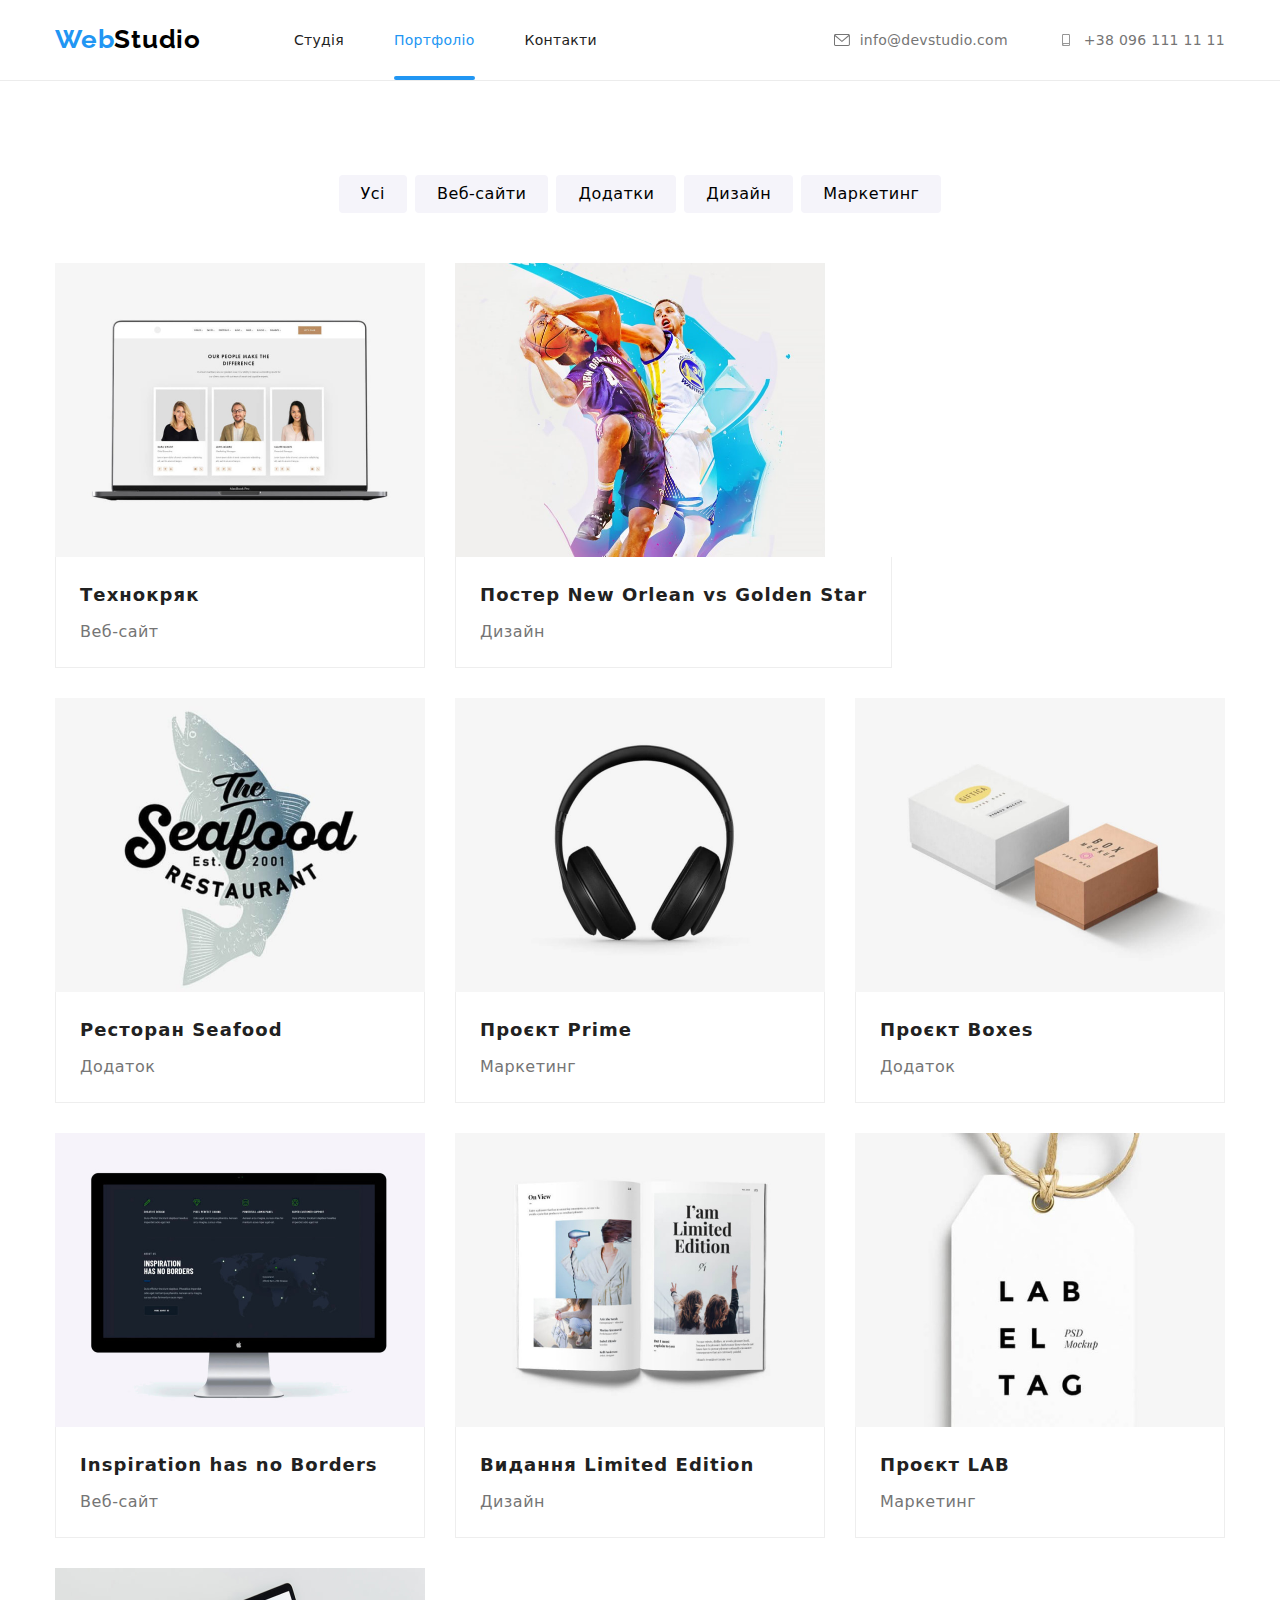
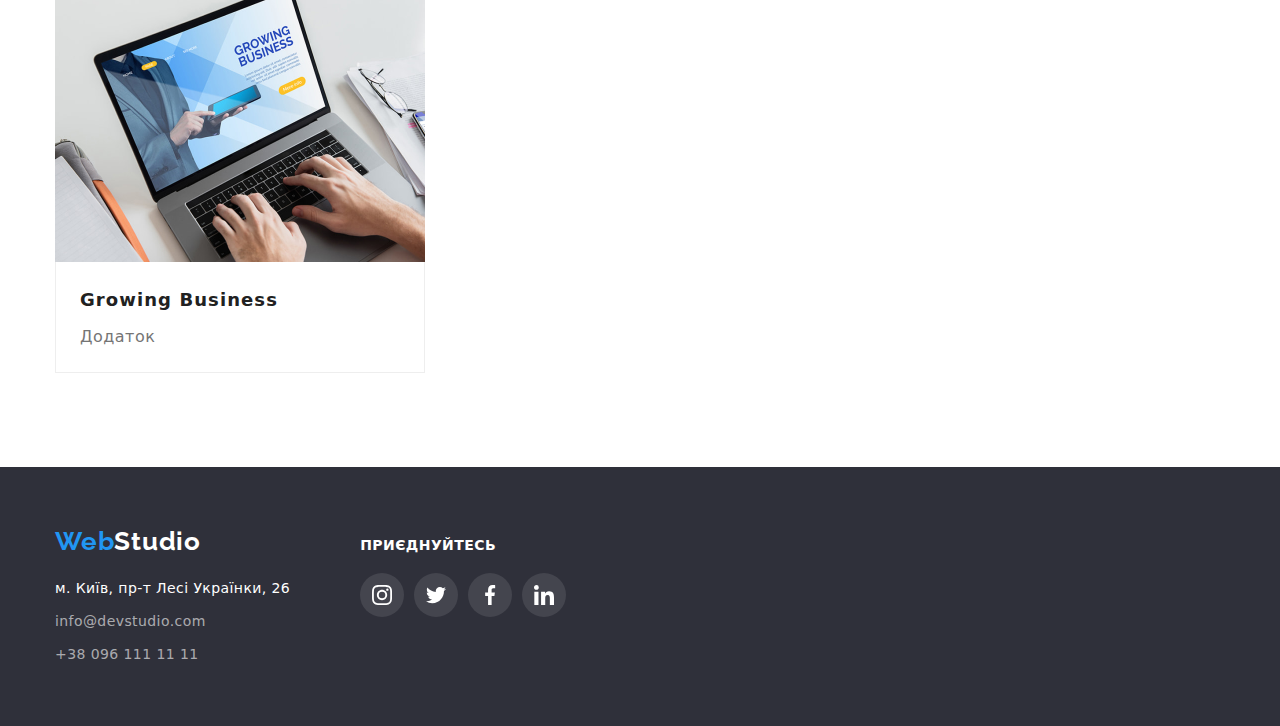
==== portfolio.html @ 04f5c6b5 "Initial commit" ====
<!DOCTYPE html>
<html lang="en">
  <head>
    <meta charset="UTF-8" />
    <meta name="viewport" content="width=device-width, initial-scale=1.0" />
    <title>Портфоліо</title>
    <link rel="stylesheet" href="./css/style.css" />
    <link rel="preconnect" href="https://fonts.googleapis.com" />
    <link rel="preconnect" href="https://fonts.gstatic.com" crossorigin />
    <link
      rel="stylesheet"
      href="https://cdnjs.cloudflare.com/ajax/libs/modern-normalize/2.0.0/modern-normalize.min.css"
    />
    <link
      href="https://fonts.googleapis.com/css2?family=Raleway:wght@700&family=Roboto:wght@400;500;700;900&display=swap"
      rel="stylesheet"
    />
  </head>
  <body>
    <header>
      <nav class="container header">
        <a href="./index.html" class="logo"
          >Web<span style="color: #000">Studio</span></a
        >

        <ul class="nav">
          <li class="item"><a href="./index.html" class="navg">Студія</a></li>
          <li class="item">
            <a href="./portfolio.html" class="navg current" style="color: #2196f3"
              >Портфоліо</a
            >
          </li>
          <li class="item"><a href="" class="navg">Контакти</a></li>
        </ul>
        <ul class="header list">
          <li class="item">
            <a href="mailto:info@devstudio.com" class="link-nav"
              ><svg class="icon" width="16" height="12">
                <use href="./images/symbol-defs.svg#icon-envelope"></use>
              </svg>
              info@devstudio.com
            </a>
          </li>
          <li class="item">
            <a href="tel:+380961111111" class="link-nav"
              ><svg class="icon" width="16" height="12">
                <use href="./images/symbol-defs.svg#icon-smartphone"></use></svg> +38 096 111 11 11</a
            >
          </li>
        </ul>
      </nav>
    </header>
    <main>
      <section>
        <div class="container">
          <!-- <h1>Портфоліо</h1> -->
          <ul class="filter-list">
            <li class="item">
              <button type="button" class="filters">Усі</button>
            </li>
            <li class="item">
              <button type="button" class="filters">Веб-сайти</button>
            </li>
            <li class="item">
              <button type="button" class="filters">Додатки</button>
            </li>
            <li class="item">
              <button type="button" class="filters">Дизайн</button>
            </li>
            <li class="item">
              <button type="button" class="filters">Маркетинг</button>
            </li>
          </ul>
          <ul class="portfolio-cards">
            <li class="item">
               <a href="" class="card">
                <div class="filling-thumb">
                <img
                  src="./images/project1.jpg"
                  alt="Ноутбук з карточками членів команди"
                  width="370"
                  height="294"
                />
                <div class="filling">
                  <p class="text">Ресурс пропонує комплексні пропозиції з різним рівнем функціоналу та сервісів. Все це дозволить відвідувачу отримати вичерпні відомості про компанію чи приватну особу.</p>
                </div>
                </div>
                <div class="border-cards">
                  <h2 class="sub-title">Технокряк</h2>
                  <p class="filter-class">Веб-сайт</p>
                </div>
              </a>
              
            </li>
            <li class="item">
              <a href="" class="card"
                ><div class="filling-thumb"><img
                  src="./images/project2.jpg"
                  alt="Постер з баскетболістами"
                  width="370"
                  height="294"
                />
                <div class="filling">
                  <p class="text">Ресурс пропонує комплексні пропозиції з різним рівнем функціоналу та сервісів. Все це дозволить відвідувачу отримати вичерпні відомості про компанію чи приватну особу.</p>
                </div>
                </div>
                <div class="border-cards">
                  <h2 class="sub-title">Постер New Orlean vs Golden Star</h2>
                  <p class="filter-class">Дизайн</p>
                </div>
              </a>
            </li>
            <li class="item">
              <a href="" class="card"
                ><div class="filling-thumb"><img
                  src="./images/project3.jpg"
                  width="370"
                  height="294"
                  alt="Емблема ресторану"
                />
                <div class="filling">
                  <p class="text">Ресурс пропонує комплексні пропозиції з різним рівнем функціоналу та сервісів. Все це дозволить відвідувачу отримати вичерпні відомості про компанію чи приватну особу.</p>
                </div>
                </div>
                <div class="border-cards">
                  <h2 class="sub-title">Ресторан Seafood</h2>
                  <p class="filter-class">Додаток</p>
                </div>
              </a>
            </li>
            <li class="item">
              <a href="" class="card"
                ><div class="filling-thumb"><img
                  src="./images/project4.jpg"
                  width="370"
                  height="294"
                  alt="Безпровідні навушники"
                />
                <div class="filling">
                  <p class="text">Ресурс пропонує комплексні пропозиції з різним рівнем функціоналу та сервісів. Все це дозволить відвідувачу отримати вичерпні відомості про компанію чи приватну особу.</p>
                </div>
                </div>
                <div class="border-cards">
                  <h2 class="sub-title">Проєкт Prime</h2>
                  <p class="filter-class">Маркетинг</p>
                </div>
              </a>
            </li>
            <li class="item">
              <a href="" class="card"
                ><div class="filling-thumb"><img
                  src="./images/project5.jpg"
                  width="370"
                  height="294"
                  alt="Маленькі кообочки"
                />
                <div class="filling">
                  <p class="text">Ресурс пропонує комплексні пропозиції з різним рівнем функціоналу та сервісів. Все це дозволить відвідувачу отримати вичерпні відомості про компанію чи приватну особу.</p>
                </div>
                </div>
                <div class="border-cards">
                  <h2 class="sub-title">Проєкт Boxes</h2>
                  <p class="filter-class">Додаток</p>
                </div>
              </a>
            </li>
            <li class="item">
              <a href="" class="card"
                ><div class="filling-thumb"><img
                  src="./images/project6.jpg"
                  width="370"
                  height="294"
                  alt="Монітор комп'ютера"
                />
                <div class="filling">
                  <p class="text">Ресурс пропонує комплексні пропозиції з різним рівнем функціоналу та сервісів. Все це дозволить відвідувачу отримати вичерпні відомості про компанію чи приватну особу.</p>
                </div>
                </div>
                <div class="border-cards">
                  <h2 class="sub-title">Inspiration has no Borders</h2>
                  <p class="filter-class">Веб-сайт</p>
                </div>
              </a>
            </li>
            <li class="item">
              <a href="" class="card"
                ><div class="filling-thumb"><img
                  src="./images/project7.jpg"
                  width="370"
                  height="294"
                  alt="Глянцевий журнал"
                />
                <div class="filling">
                  <p class="text">Ресурс пропонує комплексні пропозиції з різним рівнем функціоналу та сервісів. Все це дозволить відвідувачу отримати вичерпні відомості про компанію чи приватну особу.</p>
                </div>
                </div>
                <div class="border-cards">
                  <h2 class="sub-title">Видання Limited Edition</h2>
                  <p class="filter-class">Дизайн</p>
                </div>
              </a>
            </li>
            <li class="item">
              <a href="" class="card"
                ><div class="filling-thumb"><img
                  src="./images/project8.jpg"
                  width="370"
                  height="294"
                  alt="Бірка"
                />
                <div class="filling">
                  <p class="text">Ресурс пропонує комплексні пропозиції з різним рівнем функціоналу та сервісів. Все це дозволить відвідувачу отримати вичерпні відомості про компанію чи приватну особу.</p>
                </div>
                </div>
                <div class="border-cards">
                  <h2 class="sub-title">Проєкт LAB</h2>
                  <p class="filter-class">Маркетинг</p>
                </div>
              </a>
            </li>
            <li class="item">
              <a href="" class="card"
                ><div class="filling-thumb"><img
                  src="./images/project9.jpg"
                  width="370"
                  height="294"
                  alt="Руки людини на клавіатурі ноутбука"
                />
                <div class="filling">
                  <p class="text">Ресурс пропонує комплексні пропозиції з різним рівнем функціоналу та сервісів. Все це дозволить відвідувачу отримати вичерпні відомості про компанію чи приватну особу.</p>
                </div>
                </div>
                <div class="border-cards">
                  <h2 class="sub-title">Growing Business</h2>
                  <p class="filter-class">Додаток</p>
                </div>
              </a>
            </li>
          </ul>
        </div>
      </section>
    </main>
   <footer class="footer">
      <div class="container">
      <div class="adressa">
        <a href="./index.html" class="logo-footer"
          >Web<span style="color: #fff">Studio</span></a
        >
        <address>
          <p class="adress">м. Київ, пр-т Лесі Українки, 26</p>
          <a href="mailto:info@devstudio.com" class="appeal"
            >info@devstudio.com</a
          >
          <a href="tel:+38 096 111 11 11" class="appeal">+38 096 111 11 11</a>
        </address>
      </div>
      <div >
      <p class="footer-head">Приєднуйтесь</h3>
      <ul class="socialmed">
      <li class="link"><a href="" class="icon"><svg width="20" height="20"><use href="./images/symbol-defs.svg#icon-instagram"></use></svg></a></svg></li>
      <li class="link"><a href="" class="icon"><svg width="20" height="20"><use href="./images/symbol-defs.svg#icon-twitter-1"></use></svg></a></svg></li>
      <li class="link"><a href="" class="icon"><svg width="20" height="20"><use href="./images/symbol-defs.svg#icon-facebook"></use></svg></a></svg></li>
      <li class="link"><a href="" class="icon"><svg width="20" height="20"><use href="./images/symbol-defs.svg#icon-linkedin"></use></svg></a></svg></li></ul>
      </div>
      </div>
    </footer>
  </body>
</html>
---- css/style.css ----
:root {
  --main-color: #212121;
  --hover-color-blue: #2196f3;
  --white-text: #fff;
  --basic-text: #757575;
  --background-lite: #f5f4fa;
  --background-dark: #2f303a;
}

body {
  font-family: "Roboto", sans-serif;
  letter-spacing: 0.02em;
  font-weight: 500;
  font-size: 14px;
  color: var(--main-color);
  margin: 0;
  padding: 0;
}
header {
  border-bottom: 1px #ececec solid;
}
h1,
h2,
h3,
ul,
p {
  margin-top: 0;
  margin-bottom: 0;
  padding: 0;
}
section {
  padding-top: 94px;
  padding-bottom: 94px;
}
img {
  display: block;
}
.hero {
  background-color: var(--background-dark);
  padding-bottom: 280px;
  text-align: center;
  padding-top: 200px;
  padding-bottom: 200px;
  background-image: linear-gradient(
      rgba(47, 48, 58, 0.4),
      rgba(47, 48, 58, 0.4)
    ),
    url(../images/background-img.jpg);
  background-size: cover;
  background-position: center;
  max-width: 1600px;
  margin-right: auto;
  margin-left: auto;
}

.logo {
  display: inline-block;
  font-family: "Raleway", sans-serif;
  text-decoration: none;

  font-weight: 700;
  font-size: 26px;
  letter-spacing: 0.03em;
  color: #2196f3;
  margin-right: 93px;
}
.logo-footer {
  display: block;
  margin-bottom: 20px;
  font-family: "Raleway", sans-serif;
  text-decoration: none;

  font-weight: 700;
  font-size: 26px;
  letter-spacing: 0.03em;
  color: #2196f3;
}

.navg {
  display: block;
  text-decoration: none;
  font-weight: 500;
  font-size: 14px;
  letter-spacing: 0.02em;
  color: var(--main-color);
  padding-top: 32px;
  padding-bottom: 32px;
  transition: color 250ms cubic-bezier(0.4, 0, 0.2, 1);
}
.navg:hover,
.navg:focus {
  color: var(--hover-color-blue);
}
.navg.current {
  position: relative;
}
.navg.current::after {
  content: "";
  display: block;
  border-radius: 2px;
  width: 100%;
  height: 4px;
  background: var(--hover-color-blue);
  position: absolute;
  left: 0;
  bottom: 0;
}
.link-nav {
  display: flex;
  align-items: center;
  padding-top: 32px;
  padding-bottom: 32px;
  color: rgb(117, 117, 117);

  text-decoration: none;
  transition: color 250ms cubic-bezier(0.4, 0, 0.2, 1);
}
.link-nav .icon {
  fill: rgb(117, 117, 117);
  transition: fill 250ms cubic-bezier(0.4, 0, 0.2, 1);
}
.container {
  width: 1200px;
  margin-left: auto;
  margin-right: auto;
  padding-left: 15px;
  padding-right: 15px;
}
.link-nav:hover,
.link-nav:focus {
  color: var(--hover-color-blue);
}
.link-nav:hover .icon,
.link-nav:focus .icon {
  fill: var(--hover-color-blue);
}

.h1 {
  display: inline-block;
  font-weight: 900;
  font-size: 44px;
  line-height: 136%;
  letter-spacing: 0.06em;
  text-transform: uppercase;
  text-align: center;
  color: var(--white-text);
  width: 696px;
  min-height: 120px;
  margin-bottom: 30px;
}
.main-but {
  display: block;
  background-color: var(--hover-color-blue);
  min-width: 216px;
  height: 50px;
  border-radius: 4px;
  border: none;
  box-shadow: 0 4px 4px 0 rgba(0, 0, 0, 0.15);
  color: var(--white-text);
  font-weight: 700;
  font-size: 16px;
  line-height: 187%;
  letter-spacing: 0.06em;
  text-align: center;
  cursor: pointer;
  margin: auto;
}
.main-but:active {
  background-color: #188ce8;
}
.backdrop {
  position: fixed;
  top: 0;
  left: 0;
  width: 100%;
  height: 100%;
  background: rgba(0, 0, 0, 0.2);
  z-index: 2;
  transition: visibility 250ms cubic-bezier(0.4, 0, 0.2, 1),
    opacity 250ms cubic-bezier(0.4, 0, 0.2, 1);
}
.backdrop.is-hidden {
  opacity: 0;
  pointer-events: none;
}
.modal {
  position: absolute;
  top: 50%;
  left: 50%;
  transform: translate(-50%, -50%);

  border-radius: 4px;
  min-width: 528px;
  min-height: 581px;
  box-shadow: 0 2px 1px 0 rgba(0, 0, 0, 0.2), 0 1px 1px 0 rgba(0, 0, 0, 0.14),
    0 1px 3px 0 rgba(0, 0, 0, 0.12);
  background: #fff;
}
.modal-button {
  position: absolute;
  top: 0;
  right: 0;
  border: none;
  background-color: #fff;
  cursor: pointer;
}
.decisions {
  font-weight: 700;
  letter-spacing: 0.03em;
  text-transform: uppercase;
  color: var(--main-color);
  font-family: var(--font-family);
  font-size: 14px;
  margin-bottom: 10px;
}
.text-block {
  display: flex;
  flex-wrap: wrap;
}
.text-block .item {
  width: 270px;
}
.text-block .item + .item {
  margin-left: 30px;
}

ul {
  list-style-type: none;
}
.dectext {
  font-weight: 400;
  line-height: 171%;
  letter-spacing: 0.03em;
  color: var(--basic-text);
  padding-bottom: 0;
}
.present {
  font-weight: 700;
  font-size: 36px;
  letter-spacing: 0.03em;
  text-align: center;
  margin-bottom: 50px;
  color: var(--main-color);
}
.images {
  display: flex;
  flex-wrap: wrap;
  margin-left: -30px;
}
.images .item {
  position: relative;
  margin-left: 30px;
}
.image-content {
  position: absolute;
  left: 0;
  bottom: 0;
  display: flex;
  width: 100%;
  height: 70px;
  background: rgba(47, 48, 58, 0.8);
  align-items: center;
  justify-content: center;
}
.image-content .text {
  font-weight: 700;
  font-size: 14px;
  letter-spacing: 0.03em;
  text-transform: uppercase;
  color: var(--white-text);
}
.team {
  background-color: var(--background-lite);
}

.team-title {
  font-weight: 700;
  font-size: 36px;
  letter-spacing: 0.03em;
  text-align: center;
  margin-bottom: 50px;
}
.members {
  padding-top: 30px;
  padding-bottom: 30px;
  border-radius: 0 0 4px 4px;
  width: 270px;

  box-shadow: 0 2px 1px 0 rgba(0, 0, 0, 0.2), 0 1px 1px 0 rgba(0, 0, 0, 0.14),
    0 1px 3px 0 rgba(0, 0, 0, 0.12);
  background: #fff;
}
.name {
  font-weight: 500;
  font-size: 16px;
  letter-spacing: 0.03em;
  text-align: center;
}
.people {
  display: flex;
  flex-wrap: wrap;
  margin-left: -30px;
}
.people .item {
  width: 270px;
  margin-left: 30px;
}
.profesion {
  font-weight: 400;
  font-size: 16px;
  letter-spacing: 0.03em;
  color: var(--basic-text);
  text-align: center;
  margin-top: 10px;
}
.footer {
  background-color: var(--background-dark);
  padding-top: 60px;
  padding-bottom: 60px;
}

.adress {
  font-weight: 400;
  font-size: 14px;
  line-height: 171%;
  letter-spacing: 0.03em;
  color: var(--white-text);
  font-style: normal;
  margin-bottom: 9px;
}
.appeal:not(:last-child) {
  margin-bottom: 9px;
}
.appeal {
  display: block;
  font-weight: 400;
  line-height: 171%;
  letter-spacing: 0.03em;
  color: rgba(255, 255, 255, 0.6);
  text-decoration: none;
  font-style: normal;
  transition: color 250ms cubic-bezier(0.4, 0, 0.2, 1);
}

.appeal:hover,
.appeal:focus {
  color: #ffffffbe;
}

.filters {
  background-color: var(--background-lite);
  font-weight: 500;
  font-size: 16px;
  line-height: 162%;
  letter-spacing: 0.03em;
  text-align: center;
  height: 38px;
  cursor: pointer;
  border-radius: 4px;
  border: transparent;
  padding-top: 6px;
  padding-bottom: 6px;
  padding-left: 22px;
  padding-right: 22px;
  transition: background-color 250ms cubic-bezier(0.4, 0, 0.2, 1);
}

.filters:hover,
.filters:focus,
.filters:active {
  color: var(--white-text);
  background: var(--hover-color-blue);
  box-shadow: 0 2px 2px 0 rgba(0, 0, 0, 0.12), 0 1px 2px 0 rgba(0, 0, 0, 0.08),
    0 3px 1px 0 rgba(0, 0, 0, 0.1);
}
.filter-list {
  display: flex;
  align-items: center;
  justify-content: center;
  margin-bottom: 50px;
  gap: 8px;
}

.sub-title {
  font-weight: 700;
  font-size: 18px;
  line-height: 200%;
  letter-spacing: 0.06em;
  color: var(--main-color);
  text-decoration: none;
}
.filter-class {
  margin-top: 4px;
  font-weight: 400;
  font-size: 16px;
  line-height: 187%;
  letter-spacing: 0.03em;
  color: var(--basic-text);
  text-decoration: none;
}

.portfolio-cards {
  display: flex;
  flex-wrap: wrap;
  gap: 30px;
}
.filling-thumb {
  position: relative;
  overflow: hidden;
}
.filling {
  position: absolute;
  display: flex;
  align-items: center;
  justify-content: center;

  top: 0;
  left: 0;
  width: 100%;
  height: 101%;
  background: rgba(33, 150, 243, 0.9);
  padding-left: 24px;
  padding-right: 24px;
  transform: translateY(100%);
  transition: transform 250ms cubic-bezier(0.4, 0, 0.2, 1);
}
.card:hover .filling,
.card:focus .filling {
  transform: translateY(0);
  opacity: 1;
}
.filling .text {
  font-weight: 400;
  font-size: 18px;
  line-height: 156%;
  letter-spacing: 0.03em;
  color: #fff;
}

.border-cards {
  padding-top: 20px;
  padding-bottom: 20px;
  padding-left: 24px;
  padding-right: 24px;
  border-bottom: 1px solid #eeeeee;
  border-left: 1px solid #eeeeee;
  border-right: 1px solid #eeeeee;
}

.card {
  text-decoration: none;
  display: block;
  box-shadow: none;
  transition-property: box-shadow;
  transition-duration: 250ms;
  transition-timing-function: cubic-bezier(0.4, 0, 0.2, 1);
}
.card:hover,
.card:focus {
  box-shadow: 1px 4px 6px 0 rgba(0, 0, 0, 0.16), 0 4px 4px 0 rgba(0, 0, 0, 0.06),
    0 1px 1px 0 rgba(0, 0, 0, 0.12);
}
.header.list {
  display: flex;
  margin-left: auto;
  white-space: nowrap;
}
.nav {
  display: flex;
  align-items: center;
}
.nav .item:not(:first-child) {
  margin-left: 50px;
}
.header.list .item + .item {
  margin-left: 50px;
}
.container.header {
  display: flex;
  align-items: center;
}
.link-nav .icon {
  fill: #757575;
  margin-right: 10px;
}
.background.icon {
  display: flex;
  justify-content: center;
  align-items: center;
  background-color: var(--background-lite);
  width: 270px;
  height: 120px;
  border-radius: 4px;
  margin-bottom: 30px;
}
.socialmedia {
  display: flex;
  align-items: center;
  justify-content: center;
  margin-top: 16px;
  gap: 10px;
}
.socialmedia.link {
  display: flex;
  justify-content: center;
  border-radius: 50%;
  width: 44px;
  height: 44px;
  outline: none;
  fill: #afb1b8;
  margin-top: 0;
  transition: background-color 250ms cubic-bezier(0.4, 0, 0.2, 1),
    fill 250ms cubic-bezier(0.4, 0, 0.2, 1);
}
.socialmedia.link:hover,
.socialmedia.link:focus {
  fill: #fff;
  background-color: #188ce8;
}
.clients.head {
  font-weight: 700;
  font-size: 36px;
  letter-spacing: 0.03em;
  text-align: center;
  color: #212121;
}
.clients.list {
  display: flex;
  justify-content: center;
  align-items: center;
  gap: 30px;
  margin-top: 50px;
}
.clients.link .icon {
  display: flex;
  justify-content: center;
  align-items: center;
  fill: #afb1b8;
  border: 1px solid #afb1b8;
  outline: none;
  border-radius: 4px;
  width: 170px;
  height: 92px;
  transition: border 250ms cubic-bezier(0.4, 0, 0.2, 1),
    fill 250ms cubic-bezier(0.4, 0, 0.2, 1);
}
.clients.link .icon:hover,
.clients.link .icon:focus {
  fill: #2196f3;
  border: 1px solid #188ce8;
}

.footer-head {
  font-weight: 700;
  font-size: 14px;
  letter-spacing: 0.03em;
  text-transform: uppercase;
  color: #fff;
}
.socialmed {
  display: flex;
  align-items: center;
  gap: 10px;
  margin-top: 20px;
}

.socialmed .link .icon {
  display: flex;
  align-items: center;
  justify-content: center;
  background-color: rgba(255, 255, 255, 0.1);
  border-radius: 50%;
  width: 44px;
  height: 44px;
  fill: #fff;
  transition: background-color 250ms cubic-bezier(0.4, 0, 0.2, 1);
}
.footer .container {
  display: flex;
  align-items: baseline;
}
.adressa {
  margin-right: 70px;
}
.socialmed .link .icon:hover,
.socialmed .link .icon:focus {
  background-color: var(--hover-color-blue);
}
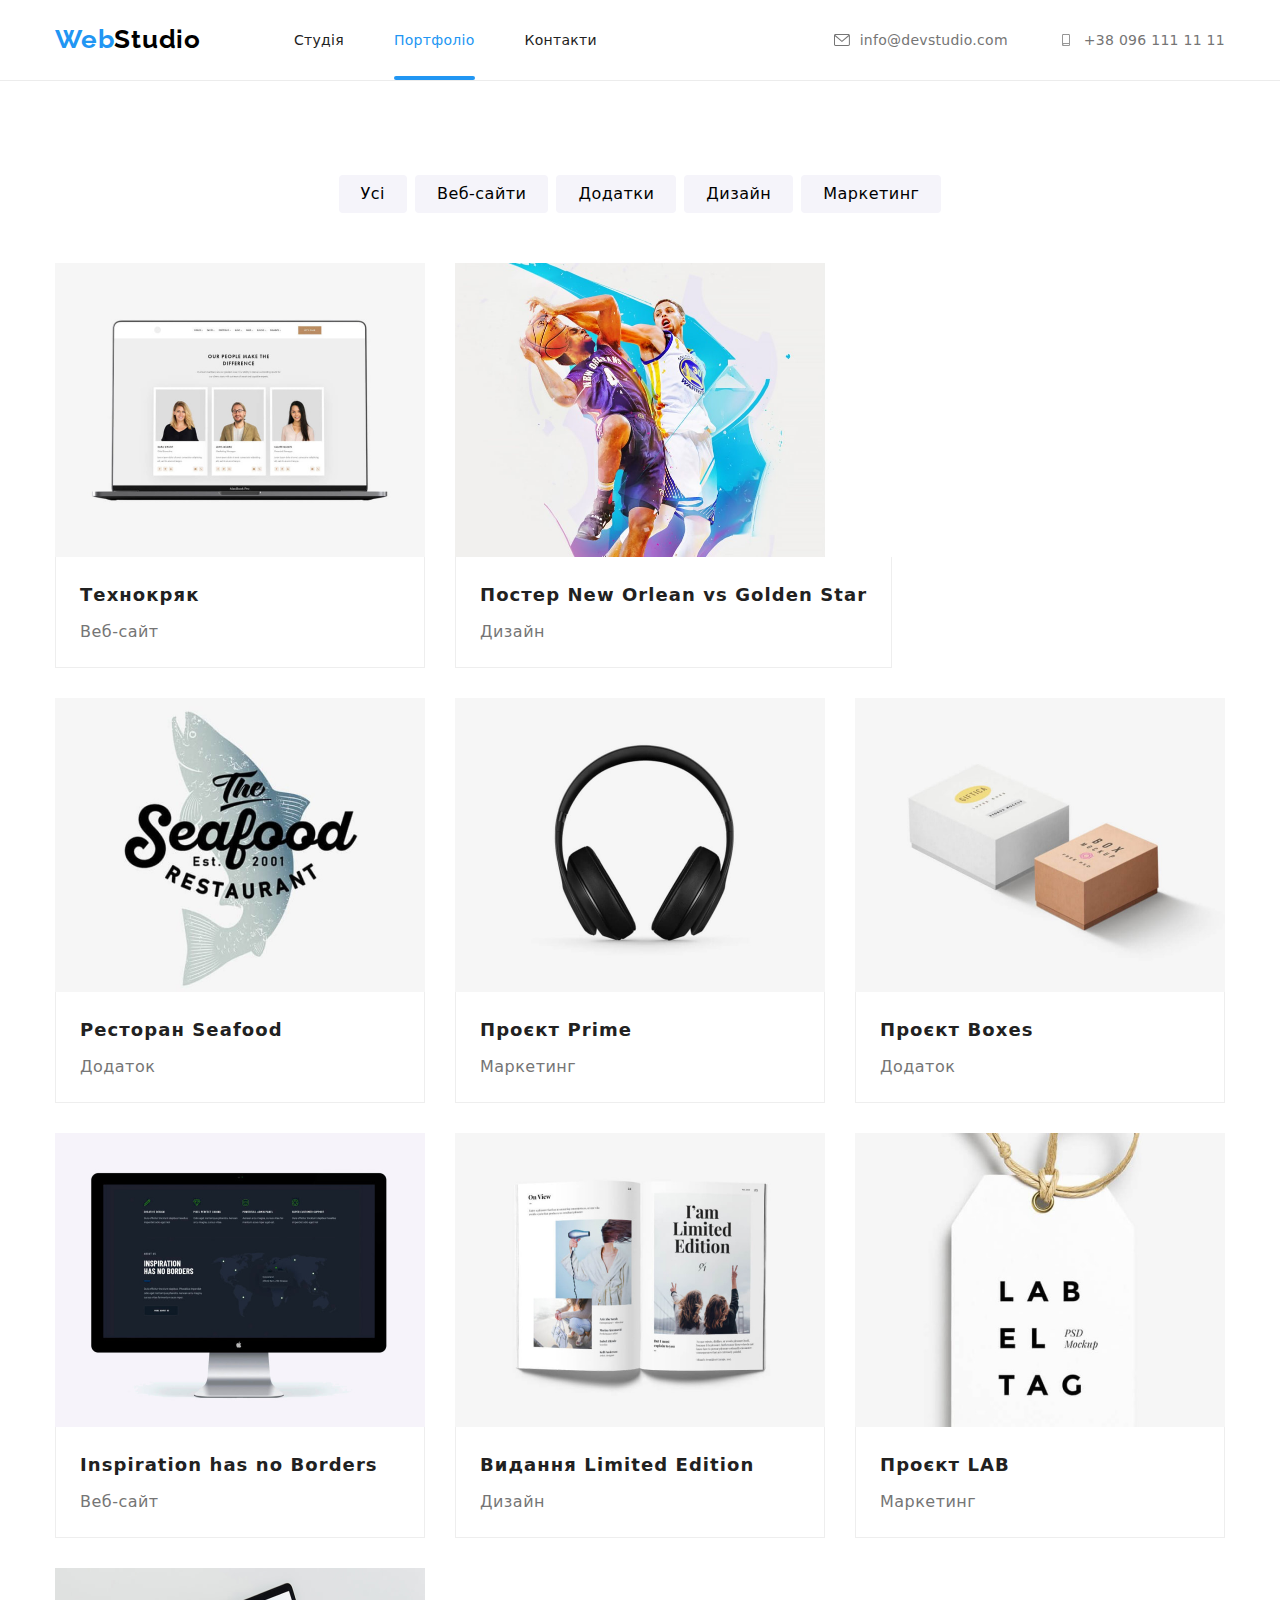
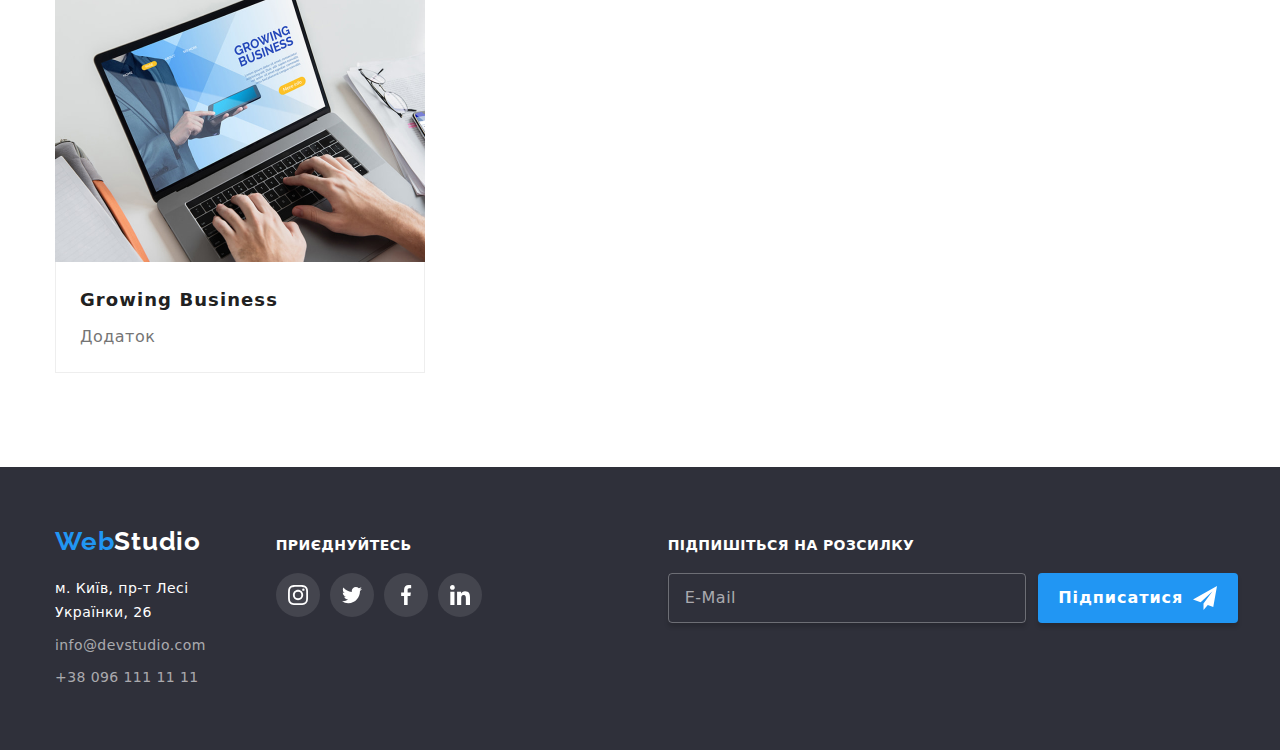
==== commit 692bf456: "portfolio-form" ====
--- a/portfolio.html
+++ b/portfolio.html
@@ -262,6 +262,18 @@
       <li class="link"><a href="" class="icon"><svg width="20" height="20"><use href="./images/symbol-defs.svg#icon-facebook"></use></svg></a></svg></li>
       <li class="link"><a href="" class="icon"><svg width="20" height="20"><use href="./images/symbol-defs.svg#icon-linkedin"></use></svg></a></svg></li></ul>
       </div>
+       <div class="email-footer">
+        <h2 class="email-footer-header">Підпишіться на розсилку</h2>
+        <form class="footer-form">
+        <input type="email" name="email" placeholder="E-Mail" class="email-input">
+        <button class="footer-button" type="submit">
+          <span class="footer-button__text">Підписатися</span>
+          <svg  width="24" height="24">
+            <use href="./images/symbol-defs.svg#icon-send"></use>
+          </svg>
+        </button>
+        </form>
+      </div>
       </div>
     </footer>
   </body>
--- a/css/style.css
+++ b/css/style.css
@@ -164,6 +164,7 @@
   text-align: center;
   cursor: pointer;
   margin: auto;
+  transition: background-color 250ms cubic-bezier(0.4, 0, 0.2, 1);
 }
 .main-but:active {
   background-color: #188ce8;
@@ -176,33 +177,231 @@
   height: 100%;
   background: rgba(0, 0, 0, 0.2);
   z-index: 2;
+  transform: scale(100%);
   transition: visibility 250ms cubic-bezier(0.4, 0, 0.2, 1),
     opacity 250ms cubic-bezier(0.4, 0, 0.2, 1);
 }
 .backdrop.is-hidden {
   opacity: 0;
+  visibility: hidden;
   pointer-events: none;
 }
 .modal {
   position: absolute;
   top: 50%;
   left: 50%;
-  transform: translate(-50%, -50%);
+  transform: translate(-50%, -50%) scale(1);
 
   border-radius: 4px;
   min-width: 528px;
-  min-height: 581px;
   box-shadow: 0 2px 1px 0 rgba(0, 0, 0, 0.2), 0 1px 1px 0 rgba(0, 0, 0, 0.14),
     0 1px 3px 0 rgba(0, 0, 0, 0.12);
   background: #fff;
+  
+
+  transition: transform 250ms cubic-bezier(0.4, 0, 0.2, 1);
+}
+
+.backdrop.is-hidden .modal.is-hidden {
+  transform: translate(-50%, -50%) scale(0.2);
 }
 .modal-button {
   position: absolute;
-  top: 0;
-  right: 0;
-  border: none;
+  top: 8px;
+  right: 8px;
+  border-radius: 50%;
+  border: 1px solid  rgba(0, 0, 0, 0.1);
   background-color: #fff;
   cursor: pointer;
+  display: flex;
+  align-items: center;
+  justify-content: center;
+ width: 30px;
+ height: 30px;
+ transition: fill 250ms cubic-bezier(0.4, 0, 0.2, 1);
+}
+
+.modal-button:hover,
+.modal-button:focus{
+  fill:var(--hover-color-blue);
+  
+}
+.modal-form {
+  width: 528px;
+  
+  padding-top: 40px;
+  padding-left: 40px;
+  padding-right: 40px;
+  padding-bottom: 40px;
+}
+.modal-header {
+  font-weight: 700;
+  font-size: 20px;
+  letter-spacing: 0.03em;
+  text-align: center;
+  color: var(--main-color);
+  margin-left: auto;
+  margin-right: auto;
+  margin-bottom: 2px;
+}
+.name-input {
+  display: flex;
+  flex-direction: column;
+  position: relative;
+ margin-left: auto;
+  margin-right: auto;
+  
+  width: 448px;
+  height: 58px;
+}
+.label {
+  display: flex;
+  justify-content: flex-start;
+  font-weight: 400;
+  font-size: 12px;
+  letter-spacing: 0.01em;
+  color: var(--basic-text);
+  margin-top: 10px;
+}
+.input {
+  outline: none;
+  border: 1px solid rgba(33, 33, 33, 0.2);
+  border-radius: 4px;
+  width: 448px;
+  height: 40px;
+  padding-left: 34px;
+  margin-top: 4px;
+ 
+  transition: border 250ms cubic-bezier(0.4, 0, 0.2, 1);
+}
+.input:hover,
+.input:focus {
+  border: 1px solid var(--hover-color-blue);
+}
+.input:hover + .modal-icon-input,
+.input:focus + .modal-icon-input {
+  fill: var(--hover-color-blue);
+}
+.modal-icon-input {
+  position: absolute;
+  top: 34px;
+  left: 12px;
+  transition: fill 250ms cubic-bezier(0.4, 0, 0.2, 1);
+}
+.comment-input {
+  display: flex;
+  flex-direction: column;
+  position: relative;
+margin-left: auto;
+  margin-right: auto;
+  margin-bottom: 20px;
+  margin-top: 10px;
+  width: 448px;
+}
+.texarea-modal::placeholder {
+  font-weight: 400;
+  font-size: 12px;
+  letter-spacing: 0.01em;
+  color: rgba(117, 117, 117, 0.5);
+  
+}
+.texarea-modal {
+  display: block;
+  outline: none;
+  border: 1px solid rgba(33, 33, 33, 0.2);
+  border-radius: 4px;
+  width: 448px;
+  height: 120px;
+  margin-top: 4px;
+  padding-left: 16px;
+  padding-top: 12px;
+
+  resize: none;
+  transition: border 250ms cubic-bezier(0.4, 0, 0.2, 1);
+}
+.texarea-modal:hover,
+.texarea-modal:focus {
+  border: 1px solid #2196f3;
+}
+.checkbox-modal-label {
+  display: flex;
+  align-items:center;
+  justify-content: center;
+  font-weight: 400;
+  font-size: 14px;
+  line-height: 171%;
+  letter-spacing: 0.03em;
+  color: var(--basic-text);
+
+}
+.contract {
+  color: var(--hover-color-blue);
+  margin-left: 4px;
+  
+}
+.checkbox-text{
+  display: block;
+  text-align: center;
+}
+.checkbox-icon{
+  display: flex;
+  align-items: center;
+
+  border-radius: 2px;
+  border: #212121 2px solid;
+  width: 16px;
+  height: 15px;
+  margin-right: 8px;
+  background-image: url(../images/icon-check.svg);
+   background-size: contain;
+  background-repeat: no-repeat;
+  background-origin: border;
+  background-position: center;
+ 
+   transition: background-color 250ms cubic-bezier(0.4, 0, 0.2, 1),
+    border 250ms cubic-bezier(0.4, 0, 0.2, 1);
+}
+.checkbox-icon:hover{
+  border: var(--hover-color-blue) 2px solid;
+}
+.checkbox-input:focus + .checkbox-icon{
+  border: var(--hover-color-blue) 2px solid;
+}
+
+.checkbox-input:checked + .checkbox-icon {
+
+  background-color: #188ce8;
+
+  fill:#fff;
+   border: none;
+ 
+
+}
+.checkbox-input{
+  -webkit-appearance:none;
+  -moz-appearance: none;
+  appearance: none;
+}
+.btn-modal {
+  margin-top: 30px;
+  border: none;
+  border-radius: 4px;
+  width: 200px;
+  height: 50px;
+  box-shadow: 0 4px 4px 0 rgba(0, 0, 0, 0.15);
+  background-color: var(--hover-color-blue);
+  font-family: "Roboto", sans-serif;
+  font-weight: 700;
+  font-size: 16px;
+  line-height: 1.875;
+  letter-spacing: 0.06em;
+  text-align: center;
+  color: var(--white-text);
+  transition: background-color 250ms cubic-bezier(0.4, 0, 0.2, 1);
+}
+.btn-modal:hover,
+.btn-modal:focus {
+  background-color: #188ce8;
 }
 .decisions {
   font-weight: 700;
@@ -346,8 +545,14 @@
 .appeal:focus {
   color: #ffffffbe;
 }
-
-.filters {
+.footer-button__text {
+  font-weight: 700;
+  font-size: 16px;
+  line-height: 187%;
+  letter-spacing: 0.06em;
+  text-align: center;
+  color: #fff;
+}.filters {
   background-color: var(--background-lite);
   font-weight: 500;
   font-size: 16px;
@@ -362,7 +567,9 @@
   padding-bottom: 6px;
   padding-left: 22px;
   padding-right: 22px;
-  transition: background-color 250ms cubic-bezier(0.4, 0, 0.2, 1);
+  transition: background-color 250ms cubic-bezier(0.4, 0, 0.2, 1),
+    color 250ms cubic-bezier(0.4, 0, 0.2, 1),
+    box-shadow 250ms cubic-bezier(0.4, 0, 0.2, 1);
 }
 
 .filters:hover,
@@ -582,6 +789,66 @@
 .adressa {
   margin-right: 70px;
 }
+.email-footer {
+  display: flex;
+
+  flex-direction: column;
+  margin-left: 93px;
+}
+.footer-form {
+  display: flex;
+  align-items: center;
+
+  gap: 12px;
+}
+.email-footer-header {
+  font-weight: 700;
+  font-size: 14px;
+  letter-spacing: 0.03em;
+  text-transform: uppercase;
+  color: #fff;
+  margin-left: 93px;
+}
+.email-input {
+  border: 1px solid rgba(255, 255, 255, 0.3);
+  border-radius: 4px;
+  width: 358px;
+  height: 50px;
+  box-shadow: 0 4px 4px 0 rgba(0, 0, 0, 0.15);
+  background: rgba(33, 150, 243, 0);
+  margin-top: 20px;
+  padding-left: 16px;
+  margin-left: 93px;
+  color: var(--white-text);
+}
+.email-input::placeholder {
+  font-weight: 400;
+  font-size: 16px;
+  line-height: 125%;
+  letter-spacing: 0.03em;
+  color: rgba(255, 255, 255, 0.6);
+
+}
+.footer-button {
+  display: flex;
+  align-items: center;
+  justify-content: center;
+  gap: 10px;
+  border-radius: 4px;
+  width: 200px;
+  height: 50px;
+  margin-top: 20px;
+  box-shadow: 0 4px 4px 0 rgba(0, 0, 0, 0.15);
+  background: #2196f3;
+  border: none;
+  transition: background-color 250ms cubic-bezier(0.4, 0, 0.2, 1);
+}
+.footer-button:hover,
+.footer-button:focus {
+  background-color: #188ce8;
+}
+
+
 .socialmed .link .icon:hover,
 .socialmed .link .icon:focus {
   background-color: var(--hover-color-blue);
